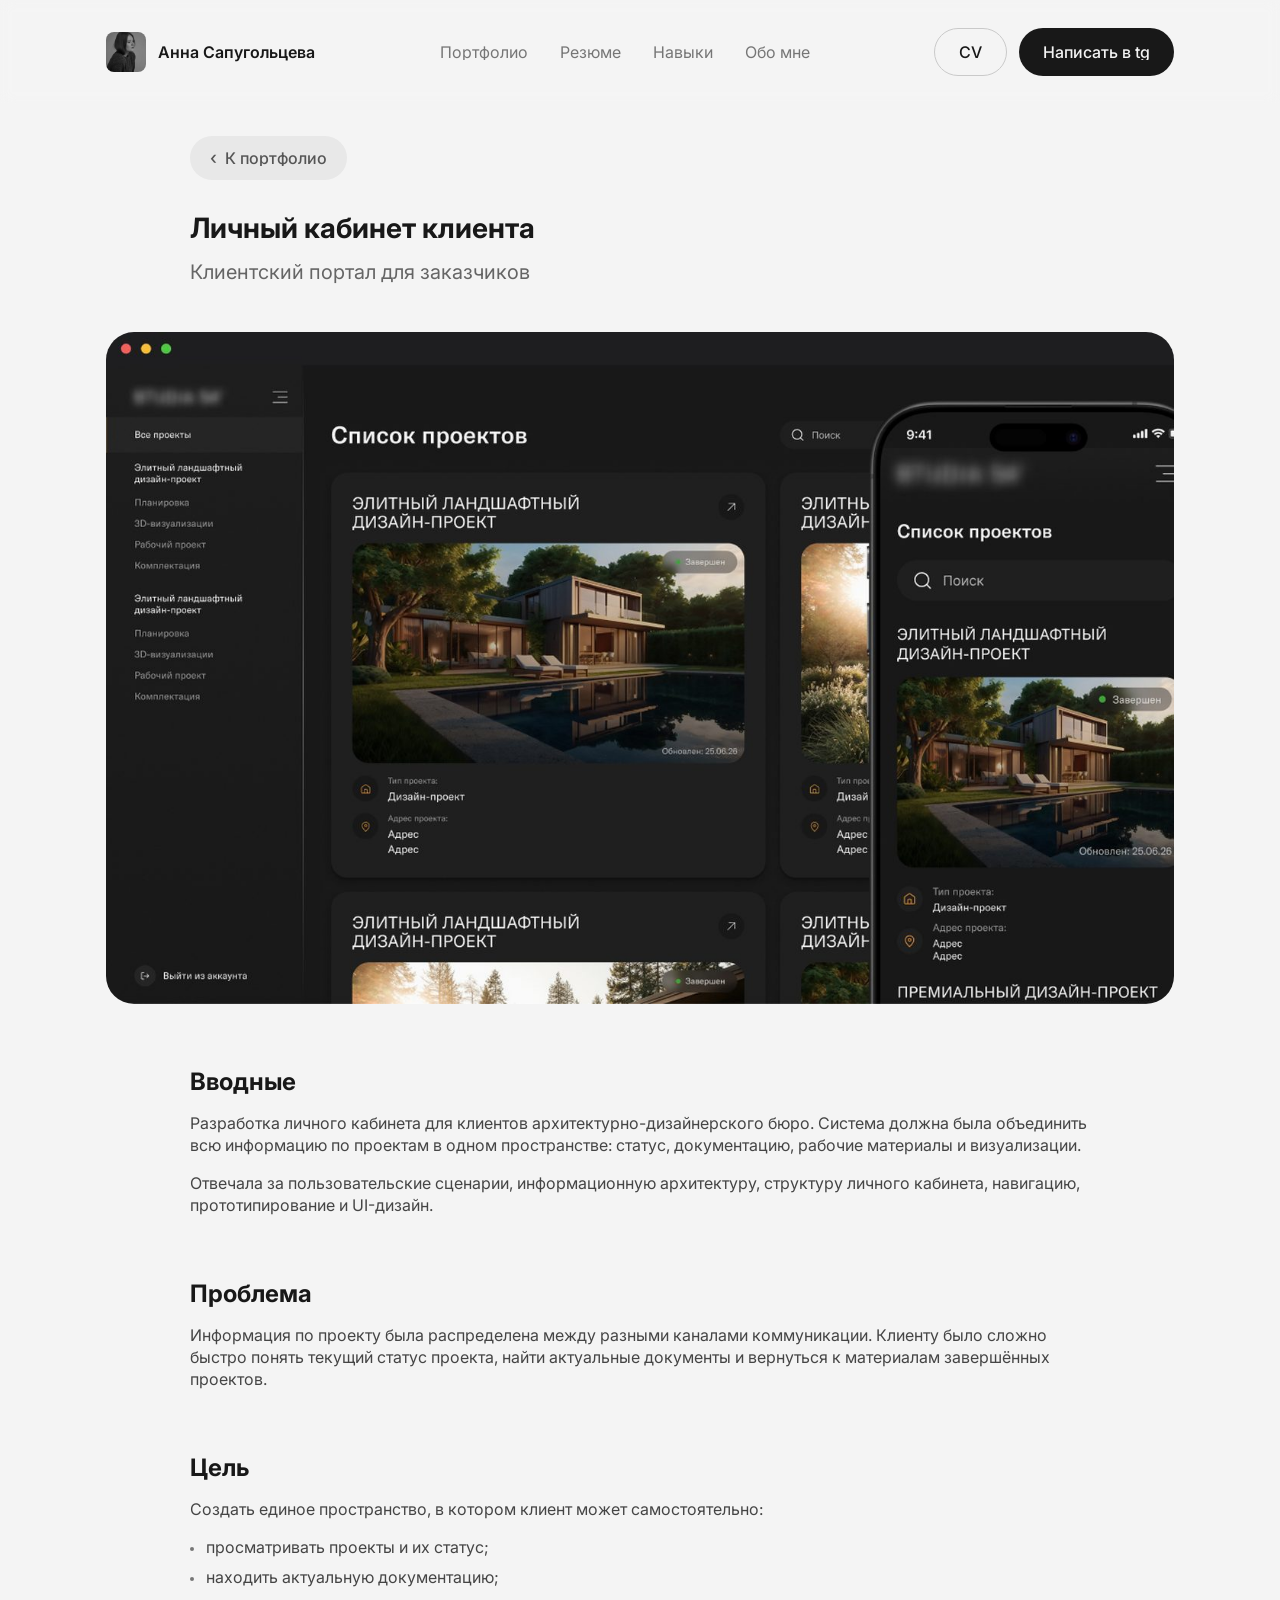
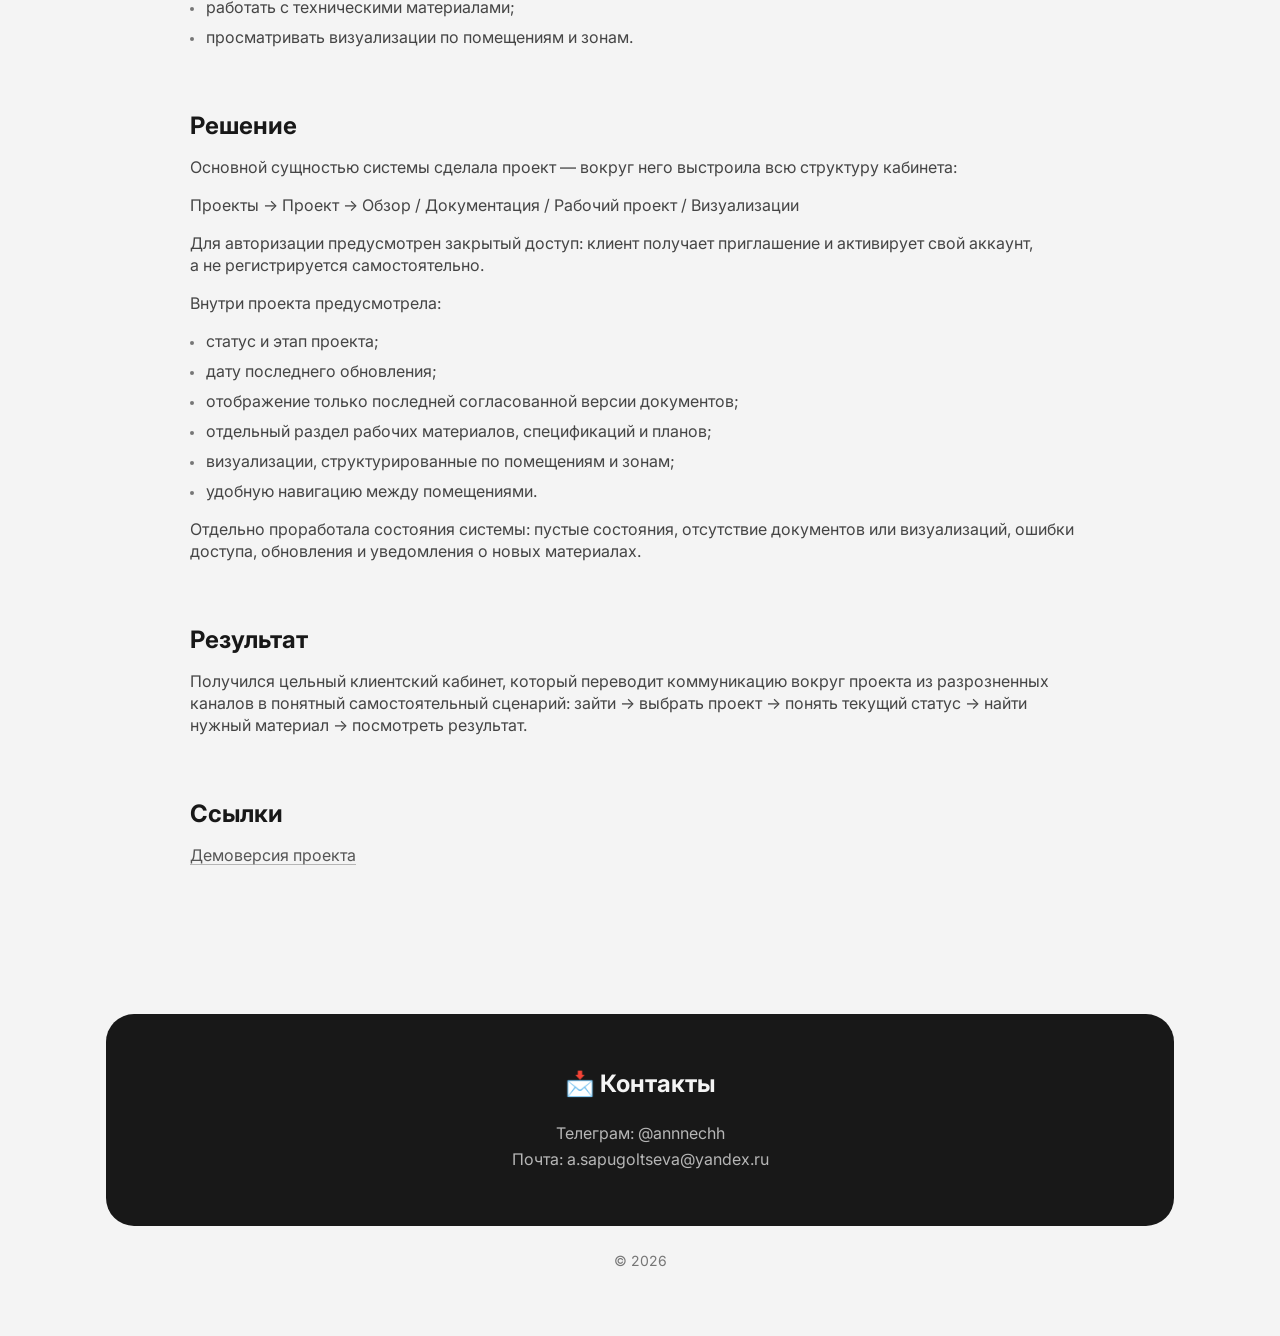
==== projects/cabinet.html @ 6ac9919d "Add files via upload" ====
<!DOCTYPE html>
<html lang="ru">
<head>
<meta charset="UTF-8">
<meta name="viewport" content="width=device-width, initial-scale=1.0">
<title>Личный кабинет клиента — Анна Сапугольцева</title>
<link rel="preconnect" href="https://fonts.googleapis.com">
<link rel="preconnect" href="https://fonts.gstatic.com" crossorigin>
<link href="https://fonts.googleapis.com/css2?family=Inter:wght@400;500;600;700&display=swap" rel="stylesheet">
<link rel="stylesheet" href="../css/tokens.css">
<link rel="stylesheet" href="../css/base.css">
<link rel="stylesheet" href="../css/components.css">
<link rel="stylesheet" href="../css/project.css">
</head>
<body>

<header class="header">
  <div class="container header__inner">
    <a href="../index.html" class="header__brand">
      <img class="header__avatar" src="../assets/images/portrait.jpg" alt="Анна Сапугольцева">
      <span class="header__name">Анна Сапугольцева</span>
    </a>

    <nav class="header__nav">
      <a href="../index.html#portfolio" class="nav-link">Портфолио</a>
      <a href="../index.html#experience" class="nav-link">Резюме</a>
      <a href="../index.html#skills" class="nav-link">Навыки</a>
      <a href="../index.html#about" class="nav-link">Обо мне</a>
    </nav>

    <div class="header__actions">
      <a href="../assets/files/Sapugoltseva-CV.pdf" target="_blank" rel="noopener" class="btn btn--outline">CV</a>
      <a href="https://t.me/annnechh" class="btn btn--primary">Написать в tg</a>
    </div>

    <button class="header__burger" data-burger-open aria-label="Открыть меню">
      <svg viewBox="0 0 24 24" fill="none" stroke="currentColor" stroke-width="2" stroke-linecap="round"><line x1="3" y1="6" x2="21" y2="6"/><line x1="3" y1="12" x2="21" y2="12"/><line x1="3" y1="18" x2="21" y2="18"/></svg>
    </button>
  </div>
</header>

<div class="mobile-menu" data-mobile-menu>
  <div class="mobile-menu__top">
    <button class="mobile-menu__close" data-burger-close aria-label="Закрыть меню">
      <svg viewBox="0 0 24 24" fill="none" stroke="currentColor" stroke-width="2" stroke-linecap="round"><line x1="5" y1="5" x2="19" y2="19"/><line x1="19" y1="5" x2="5" y2="19"/></svg>
    </button>
  </div>
  <nav class="mobile-menu__nav">
    <a href="../index.html#portfolio" class="nav-link">Портфолио</a>
    <a href="../index.html#experience" class="nav-link">Резюме</a>
    <a href="../index.html#skills" class="nav-link">Навыки</a>
    <a href="../index.html#about" class="nav-link">Обо мне</a>
  </nav>
  <div class="mobile-menu__actions">
    <a href="https://t.me/annnechh" class="btn btn--primary">Написать в tg</a>
    <a href="../assets/files/Sapugoltseva-CV.pdf" target="_blank" rel="noopener" class="btn btn--outline">CV</a>
  </div>
</div>

<main>
  <section class="section project-hero container">
    <div class="content-narrow">
      <a href="../index.html#portfolio" class="btn btn--back"><span class="btn__icon">&lsaquo;</span> К портфолио</a>

      <h1 class="project-hero__title">Личный кабинет клиента</h1>
      <p class="project-hero__desc">Клиентский портал для заказчиков</p>

    </div>

    <div class="project-hero__media">
      <img src="../assets/images/proj-cabinet-hero.jpg" alt="Превью проекта Личный кабинет клиента">
    </div>
  </section>

  <section class="project-content container">
    <div class="project-body content-narrow">
      <div class="project-block">
        <h2 class="project-block__title">Вводные</h2>
        <div class="project-block__text">
          <p>Разработка личного кабинета для клиентов архитектурно-дизайнерского бюро. Система должна была объединить всю информацию по проектам в одном пространстве: статус, документацию, рабочие материалы и визуализации.</p>
          <p>Отвечала за пользовательские сценарии, информационную архитектуру, структуру личного кабинета, навигацию, прототипирование и UI-дизайн.</p>
        </div>
      </div>
      <div class="project-block">
        <h2 class="project-block__title">Проблема</h2>
        <div class="project-block__text">
          <p>Информация по проекту была распределена между разными каналами коммуникации. Клиенту было сложно быстро понять текущий статус проекта, найти актуальные документы и вернуться к материалам завершённых проектов.</p>
        </div>
      </div>
      <div class="project-block">
        <h2 class="project-block__title">Цель</h2>
        <div class="project-block__text">
          <p>Создать единое пространство, в котором клиент может самостоятельно:</p>
          <ul class="project-block__list">
            <li>просматривать проекты и их статус;</li>
            <li>находить актуальную документацию;</li>
            <li>работать с техническими материалами;</li>
            <li>просматривать визуализации по помещениям и зонам.</li>
          </ul>
        </div>
      </div>
      <div class="project-block">
        <h2 class="project-block__title">Решение</h2>
        <div class="project-block__text">
          <p>Основной сущностью системы сделала проект — вокруг него выстроила всю структуру кабинета:</p>
          <p>Проекты → Проект → Обзор / Документация / Рабочий проект / Визуализации</p>
          <p>Для авторизации предусмотрен закрытый доступ: клиент получает приглашение и активирует свой аккаунт, а не регистрируется самостоятельно.</p>
          <p>Внутри проекта предусмотрела:</p>
          <ul class="project-block__list">
            <li>статус и этап проекта;</li>
            <li>дату последнего обновления;</li>
            <li>отображение только последней согласованной версии документов;</li>
            <li>отдельный раздел рабочих материалов, спецификаций и планов;</li>
            <li>визуализации, структурированные по помещениям и зонам;</li>
            <li>удобную навигацию между помещениями.</li>
          </ul>
          <p>Отдельно проработала состояния системы: пустые состояния, отсутствие документов или визуализаций, ошибки доступа, обновления и уведомления о новых материалах.</p>
        </div>
      </div>
      <div class="project-block">
        <h2 class="project-block__title">Результат</h2>
        <div class="project-block__text">
          <p>Получился цельный клиентский кабинет, который переводит коммуникацию вокруг проекта из разрозненных каналов в понятный самостоятельный сценарий: зайти → выбрать проект → понять текущий статус → найти нужный материал → посмотреть результат.</p>
        </div>
      </div>
      <div class="project-block">
        <h2 class="project-block__title">Ссылки</h2>
        <div class="project-links">
          <a href="#">Демоверсия проекта</a>
        </div>
      </div>

    </div>
  </section>
</main>

<footer class="site-footer container">
  <div class="footer-card">
    <h2 class="footer-card__title">📩 Контакты</h2>
    <p class="footer-card__row">Телеграм: @annnechh</p>
    <p class="footer-card__row">Почта: a.sapugoltseva@yandex.ru</p>
  </div>
  <p class="site-footer__copy">© 2026</p>
</footer>

<button class="scroll-top" data-scroll-top aria-label="Наверх">
  <svg viewBox="0 0 24 24" fill="none" stroke="white" stroke-width="2" stroke-linecap="round" stroke-linejoin="round"><polyline points="6 15 12 9 18 15"/></svg>
</button>

<script src="../js/main.js"></script>
</body>
</html>
---- css/tokens.css ----
/* ==========================================================================
   DESIGN TOKENS
   Источник: дизайн-система (Colors, Spacing scale, Typography 1440/375)
   ========================================================================== */

:root {
  /* ---- Grayscale ---- */
  --gray-1: #F4F4F4;
  --gray-2: #E8E8E8;
  --gray-3: #DCDCDC;
  --gray-4: #C9C9C9;
  --gray-5: #B6B6B6;
  --gray-6: #A6A6A6;
  --gray-7: #969696;
  --gray-8: #868686;
  --gray-9: #767676;
  --gray-10: #656565;
  --gray-11: #555555;
  --gray-12: #454545;
  --gray-13: #353535;
  --gray-14: #252525;
  --gray-15: #1F1F1F;
  --gray-16: #181818;

  /* ---- Primary (accent) scale ---- */
  --primary-1: #FCF5EE;
  --primary-2: #F7E7D3;
  --primary-3: #F3D8B9;
  --primary-4: #EECA9E;
  --primary-5: #EABB84;
  --primary-6: #E5AC69;
  --primary-7: #E19E4F;
  --primary-8: #DC8F34; /* фирменный цвет */
  --primary-9: #CD8023;
  --primary-10: #B36F1F;

  --color-error: #892929;

  /* ---- Semantic aliases ---- */
  --color-bg: var(--gray-1);
  --color-surface: var(--gray-2);
  --color-surface-strong: var(--gray-16);
  --color-text: var(--gray-16);
  --color-text-muted: var(--gray-9);
  --color-text-subtle: var(--gray-10);
  --color-border: var(--gray-3);
  --color-on-dark: var(--gray-1);

  /* ---- Spacing scale ---- */
  --space-0: 0px;
  --space-1: 1px;
  --space-2: 2px;
  --space-4: 4px;
  --space-6: 6px;
  --space-8: 8px;
  --space-12: 12px;
  --space-16: 16px;
  --space-20: 20px;
  --space-24: 24px;
  --space-28: 28px;
  --space-32: 32px;
  --space-36: 36px;
  --space-40: 40px;
  --space-44: 44px;
  --space-48: 48px;
  --space-52: 52px;
  --space-56: 56px;
  --space-60: 60px;
  --space-64: 64px;
  --space-80: 80px;
  --space-96: 96px;
  --space-128: 128px;

  /* ---- Radii (уточнено с клиентом) ---- */
  --radius-avatar: 8px;      /* фото в хедере, оба разрешения */
  --radius-card: 28px;       /* карточки/фото — desktop */
  --radius-pill: 999px;      /* кнопки-пилюли, теги */
  /* Радиус картинки ВНУТРИ карточки портфолио: 8px на 1440,
     дальше пропорционально масштабируется вместе с экраном (не ступенчато) */
  --radius-card-image: clamp(4px, 0.556vw, 8px);

  /* ---- Card padding (уточнено с клиентом) ---- */
  --card-padding: 36px;      /* desktop */

  /* ---- Grid / container ---- */
  --container-max: 1440px;
  --content-max: 1200px;     /* 1440 - 120*2, узкая колонка контента */
  --content-narrow: 900px;   /* уже: опыт работы, текстовые блоки проекта */
  --container-pad: clamp(20px, 8.3vw, 120px);
  --grid-gutter: 24px;

  /* ---- Section rhythm ----
     Расстояние МЕЖДУ блоками (не паддинг внутри блока):
     375px → 80px, 1440px → 160px, линейная интерполяция между ними,
     дальше растёт вместе с экраном, но не больше 180px. */
  --section-gap: clamp(80px, calc(51.8px + 7.51vw), 180px);

  /* ---- Typography: font families ---- */
  /* В дизайн-системе типографика задана только размерами/лидингом,
     без указания гарнитуры. Визуально ближе всего гротеск типа Inter —
     принято как рабочее решение, при необходимости легко заменить. */
  --font-family: 'Inter', -apple-system, BlinkMacSystemFont, 'Segoe UI', sans-serif;

  /* ---- Typography scale: 1440 ---- */
  --fs-hero: 36px;   --lh-hero: 42px;
  --fs-h2: 28px;     --lh-h2: 32px;
  --fs-h3: 24px;     --lh-h3: 28px;
  --fs-body-l: 20px; --lh-body-l: 24px;
  --fs-body-m: 16px; --lh-body-m: 22px;
  --fs-body-s: 14px; --lh-body-s: 20px;
  --fs-button: 16px; --lh-button: 20px;
  --fs-caption-s: 14px; --lh-caption-s: 16px;
  --fs-nav: 16px;    --lh-nav: 22px;

  /* ---- Motion ---- */
  --ease-swap: cubic-bezier(0.65, 0, 0.35, 1);
  --dur-swap: 400ms;
  --header-h: 96px; /* фолбэк, уточняется в JS по реальной высоте */
}

/* ---- Typography scale: 375 (mobile) ---- */
@media (max-width: 767px) {
  :root {
    --fs-hero: 26px;   --lh-hero: 30px;
    --fs-h2: 24px;     --lh-h2: 28px;
    --fs-h3: 20px;     --lh-h3: 24px;
    --fs-body-l: 16px; --lh-body-l: 22px;
    --fs-body-m: 14px; --lh-body-m: 20px;
    --fs-body-s: 12px; --lh-body-s: 16px;
    --fs-button: 14px; --lh-button: 18px;
    --fs-caption-s: 12px; --lh-caption-s: 16px;
    --fs-nav: 14px;    --lh-nav: 20px;

    --radius-card: 16px;   /* уточнено с клиентом */
    --card-padding: 18px;  /* уточнено с клиентом */
  }
}
---- css/base.css ----
/* ==========================================================================
   BASE / RESET
   ========================================================================== */

*, *::before, *::after {
  box-sizing: border-box;
}

html {
  -webkit-text-size-adjust: 100%;
  overflow-x: hidden;
  scroll-behavior: smooth;
}

@media (prefers-reduced-motion: reduce) {
  html {
    scroll-behavior: auto;
  }
}

body {
  margin: 0;
  overflow-x: hidden;
  padding-top: var(--header-h); /* компенсация фиксированного header */
  background: var(--color-bg);
  color: var(--color-text);
  font-family: var(--font-family);
  font-size: var(--fs-body-m);
  line-height: var(--lh-body-m);
  -webkit-font-smoothing: antialiased;
  text-rendering: optimizeLegibility;
}

main section[id] {
  scroll-margin-top: var(--header-h);
}

img {
  display: block;
  max-width: 100%;
  height: auto;
}

a {
  color: inherit;
  text-decoration: none;
}

button {
  font: inherit;
  color: inherit;
  background: none;
  border: none;
  cursor: pointer;
}

ul {
  margin: 0;
  padding: 0;
  list-style: none;
}

h1, h2, h3, p {
  margin: 0;
}

/* Visible keyboard focus (accessibility floor) */
a:focus-visible,
button:focus-visible {
  outline: 2px solid var(--primary-8);
  outline-offset: 2px;
  border-radius: 4px;
}

@media (prefers-reduced-motion: reduce) {
  * {
    animation-duration: 0.001ms !important;
    animation-iteration-count: 1 !important;
    transition-duration: 0.001ms !important;
  }
}

/* ---- Layout helpers ---- */
.container {
  width: 100%;
  max-width: var(--container-max);
  margin-inline: auto;
  padding-inline: var(--container-pad);
}

/* Секции не несут собственных вертикальных паддингов — блок ровно
   такой высоты, как его контент. Расстояние между блоками задаётся
   отдельной переменной --section-gap (см. tokens.css) через margin-top. */
.section {
  margin-top: var(--section-gap);
}

.section--hero {
  margin-top: 0;
  padding-top: var(--space-64);
}

.section-label {
  color: var(--color-text-muted);
  font-size: var(--fs-body-l);
  line-height: var(--lh-body-l);
  text-align: center;
  margin-bottom: var(--space-48);
}

.visually-hidden {
  position: absolute;
  width: 1px;
  height: 1px;
  overflow: hidden;
  clip: rect(0 0 0 0);
  white-space: nowrap;
}

/* Узкая контентная колонка (900) — центрирована внутри общего container (1200) */
.content-narrow {
  width: 100%;
  max-width: var(--content-narrow);
  margin-inline: auto;
}
---- css/components.css ----
/* ==========================================================================
   COMPONENTS
   ========================================================================== */

/* ---------- Buttons ---------- */
.btn {
  display: inline-flex;
  align-items: center;
  justify-content: center;
  gap: var(--space-8);
  height: 48px;
  padding-inline: var(--space-24);
  border-radius: var(--radius-pill);
  font-size: var(--fs-button);
  line-height: var(--lh-button);
  font-weight: 500;
  white-space: nowrap;
  transition: background-color .15s ease, color .15s ease, border-color .15s ease;
}

.btn--primary {
  background: var(--gray-16);
  color: var(--gray-1);
}

.btn--outline {
  background: transparent;
  color: var(--gray-16);
  border: 1px solid var(--gray-4);
}

.btn--back {
  background: var(--gray-2);
  color: var(--gray-11);
  padding-inline: var(--space-20);
  height: 44px;
}
.btn--back .btn__icon {
  font-size: 1.1em;
  line-height: 1;
}

@media (hover: hover) and (pointer: fine) {
  .btn--primary:hover { background: var(--gray-11); }
  .btn--outline:hover { background: var(--gray-2); }
  .btn--back:hover { background: var(--gray-6); color: var(--gray-16); }
}

@media (max-width: 767px) {
  .btn {
    height: 44px;
    padding-inline: var(--space-20);
  }
}

/* ---------- Nav link ---------- */
.nav-link {
  display: inline-flex;
  align-items: center;
  font-size: var(--fs-nav);
  line-height: var(--lh-nav);
  color: var(--gray-9);
  font-weight: 400;
  transition: color .15s ease;
}
.nav-link.is-active {
  color: var(--gray-16);
  font-weight: 600;
}
@media (hover: hover) and (pointer: fine) {
  .nav-link:hover {
    color: var(--gray-16);
    font-weight: 600;
  }
}

/* ---------- Text swap (вертикальная смена текста при hover) ----------
   Единая механика для .btn и .nav-link. Разметку создаёт JS (main.js) —
   оборачивает текстовый узел в трек с двумя одинаковыми строками. */
.text-swap {
  display: inline-block;
  overflow: hidden;
  height: 1em;
  line-height: 1;
  vertical-align: top;
}
.text-swap__track {
  display: flex;
  flex-direction: column;
  transition: transform var(--dur-swap) var(--ease-swap);
}
.text-swap__line {
  display: block;
  height: 1em;
  line-height: 1;
  white-space: nowrap;
}
@media (hover: hover) and (pointer: fine) {
  .btn:hover .text-swap__track,
  .nav-link:hover .text-swap__track {
    transform: translateY(-1em);
  }
}

/* ---------- Badge / pill tag ---------- */
.badge {
  display: inline-flex;
  align-items: center;
  padding: var(--space-8) var(--space-16);
  border-radius: var(--radius-pill);
  background: var(--gray-2);
  color: var(--gray-11);
  font-size: var(--fs-caption-s);
  line-height: var(--lh-caption-s);
}

/* Внутри карточек портфолио фон карточки уже gray-2 —
   бейджи должны быть светлее, чтобы выделяться (как в макете) */
.project-card__tags .badge {
  background: var(--gray-1);
}

/* ---------- Header ---------- */
.header {
  position: fixed;
  top: 0;
  left: 0;
  right: 0;
  z-index: 80;
  background: rgba(244, 244, 244, 0.10);
  backdrop-filter: blur(7px);
  -webkit-backdrop-filter: blur(7px);
  padding-block: var(--space-28);
  transform: translateY(0);
  transition: transform 380ms var(--ease-swap);
}
.header.is-hidden {
  transform: translateY(-100%);
}

.header__inner {
  display: flex;
  align-items: center;
  justify-content: space-between;
  gap: var(--space-24);
}

.header__brand {
  display: flex;
  align-items: center;
  gap: var(--space-12);
}

.header__avatar {
  width: 40px;
  height: 40px;
  border-radius: var(--radius-avatar);
  object-fit: cover;
  flex-shrink: 0;
}

.header__name {
  font-size: var(--fs-body-m);
  font-weight: 600;
  color: var(--gray-16);
}

.header__nav {
  display: flex;
  align-items: center;
  gap: var(--space-32);
}

.header__actions {
  display: flex;
  align-items: center;
  gap: var(--space-12);
}

.header__burger {
  display: none;
  width: 40px;
  height: 40px;
  align-items: center;
  justify-content: center;
  flex-shrink: 0;
}
.header__burger svg { width: 22px; height: 22px; }

@media (max-width: 1179px) {
  .header__nav,
  .header__actions {
    display: none;
  }
  .header__burger {
    display: inline-flex;
  }
}

/* ---------- Mobile menu overlay ---------- */
.mobile-menu {
  position: fixed;
  inset: 0;
  z-index: 100;
  background: var(--gray-1);
  padding: var(--space-24) var(--container-pad);
  display: flex;
  flex-direction: column;
  transform: translateX(100%);
  transition: transform .25s ease;
}
.mobile-menu.is-open {
  transform: translateX(0);
}
.mobile-menu__top {
  display: flex;
  justify-content: flex-end;
}
.mobile-menu__close {
  width: 40px;
  height: 40px;
  display: inline-flex;
  align-items: center;
  justify-content: center;
}
.mobile-menu__close svg { width: 22px; height: 22px; }

.mobile-menu__nav {
  display: flex;
  flex-direction: column;
  gap: var(--space-24);
  margin-top: var(--space-40);
}
.mobile-menu__nav .nav-link {
  font-size: var(--fs-body-l);
}

.mobile-menu__actions {
  margin-top: auto;
  display: flex;
  flex-direction: column;
  gap: var(--space-12);
  padding-bottom: var(--space-24);
}
.mobile-menu__actions .btn {
  width: 100%;
}

/* ---------- Surface card (generic rounded gray block) ---------- */
.surface-card {
  background: var(--gray-2);
  border-radius: var(--radius-card);
  padding: var(--card-padding);
}

/* ---------- Media (rounded image) ---------- */
.media {
  border-radius: var(--radius-card);
  overflow: hidden;
}
.media img {
  width: 100%;
  height: 100%;
  object-fit: cover;
}

/* ---------- Footer ---------- */
.site-footer {
  margin-top: var(--section-gap);
  padding-bottom: var(--space-64);
}

.footer-card {
  background: var(--gray-16);
  color: var(--gray-1);
  border-radius: var(--radius-card);
  padding: var(--space-56) var(--card-padding);
  text-align: center;
}
.footer-card__title {
  font-size: var(--fs-h3);
  line-height: var(--lh-h3);
  font-weight: 700;
  margin-bottom: var(--space-24);
}
.footer-card__row {
  font-size: var(--fs-body-m);
  line-height: var(--lh-body-m);
  color: var(--gray-5);
}
.footer-card__row + .footer-card__row {
  margin-top: var(--space-4);
}

.site-footer__copy {
  text-align: center;
  color: var(--gray-9);
  font-size: var(--fs-body-s);
  margin-top: var(--space-24);
}

/* ---------- Scroll-to-top (только десктоп) ---------- */
.scroll-top {
  position: fixed;
  right: 32px;
  bottom: 40px;
  width: 44px;
  height: 44px;
  border-radius: 50%;
  display: flex;
  align-items: center;
  justify-content: center;
  background: var(--gray-16);
  opacity: 0;
  visibility: hidden;
  transform: translateY(8px);
  transition: opacity .2s ease, transform .2s ease, visibility .2s;
  z-index: 50;
}
.scroll-top.is-visible {
  opacity: 1;
  visibility: visible;
  transform: translateY(0);
}
@media (hover: hover) and (pointer: fine) {
  .scroll-top:hover {
    background: var(--gray-13);
  }
}
.scroll-top svg {
  width: 16px;
  height: 16px;
}

@media (max-width: 1179px) {
  .scroll-top {
    display: none;
  }
}
---- css/project.css ----
/* ==========================================================================
   PROJECT DETAIL PAGE
   ========================================================================== */

.project-hero {
  margin-top: 0;
  padding-top: var(--space-32);
  padding-bottom: 0;
}

.project-hero__title {
  margin-top: var(--space-32);
  font-size: var(--fs-h2);
  line-height: var(--lh-h2);
  font-weight: 700;
  color: var(--gray-16);
}

.project-hero__desc {
  margin-top: var(--space-16);
  font-size: var(--fs-body-l);
  line-height: var(--lh-body-l);
  color: var(--gray-10);
}

.project-hero__cta {
  margin-top: var(--space-32);
}

.project-hero__media {
  margin-top: var(--space-48);
  border-radius: var(--radius-card);
  overflow: hidden;
  aspect-ratio: 1548 / 975;
}
.project-hero__media img {
  width: 100%;
  height: 100%;
  object-fit: cover;
}

/* Второй блок страницы (текстовые секции) — раньше использовал общий
   .section с крупным section-gap; теперь отступ от блока с картинкой
   до текстовых блоков равен тому же расстоянию, что и между
   текстовыми блоками между собой (space-64). */
.project-content {
  margin-top: var(--space-64);
}

.project-body {
  display: flex;
  flex-direction: column;
  gap: var(--space-64);
}

.project-block__title {
  font-size: var(--fs-h3);
  line-height: var(--lh-h3);
  font-weight: 700;
  color: var(--gray-16);
}

.project-block__text {
  margin-top: var(--space-16);
  font-size: var(--fs-body-m);
  line-height: var(--lh-body-m);
  color: var(--gray-12);
  display: flex;
  flex-direction: column;
  gap: var(--space-16);
}

.project-block__list {
  display: flex;
  flex-direction: column;
  gap: var(--space-8);
  margin: 0;
  padding: 0;
  list-style: none;
}
.project-block__list li {
  position: relative;
  padding-left: var(--space-16);
}
.project-block__list li::before {
  content: "";
  position: absolute;
  left: 0;
  top: 0.65em;
  width: 4px;
  height: 4px;
  border-radius: 50%;
  background: var(--gray-9);
}

.project-links {
  margin-top: var(--space-16);
  display: flex;
  flex-direction: column;
  gap: var(--space-8);
}
.project-links a {
  font-size: var(--fs-body-m);
  color: var(--gray-11);
  text-decoration: underline;
  text-decoration-color: var(--gray-5);
  text-underline-offset: 3px;
  width: fit-content;
}
@media (hover: hover) and (pointer: fine) {
  .project-links a:hover {
    color: var(--gray-16);
  }
}

@media (max-width: 767px) {
  .project-hero__title,
  .project-hero__desc {
    max-width: none;
  }
}
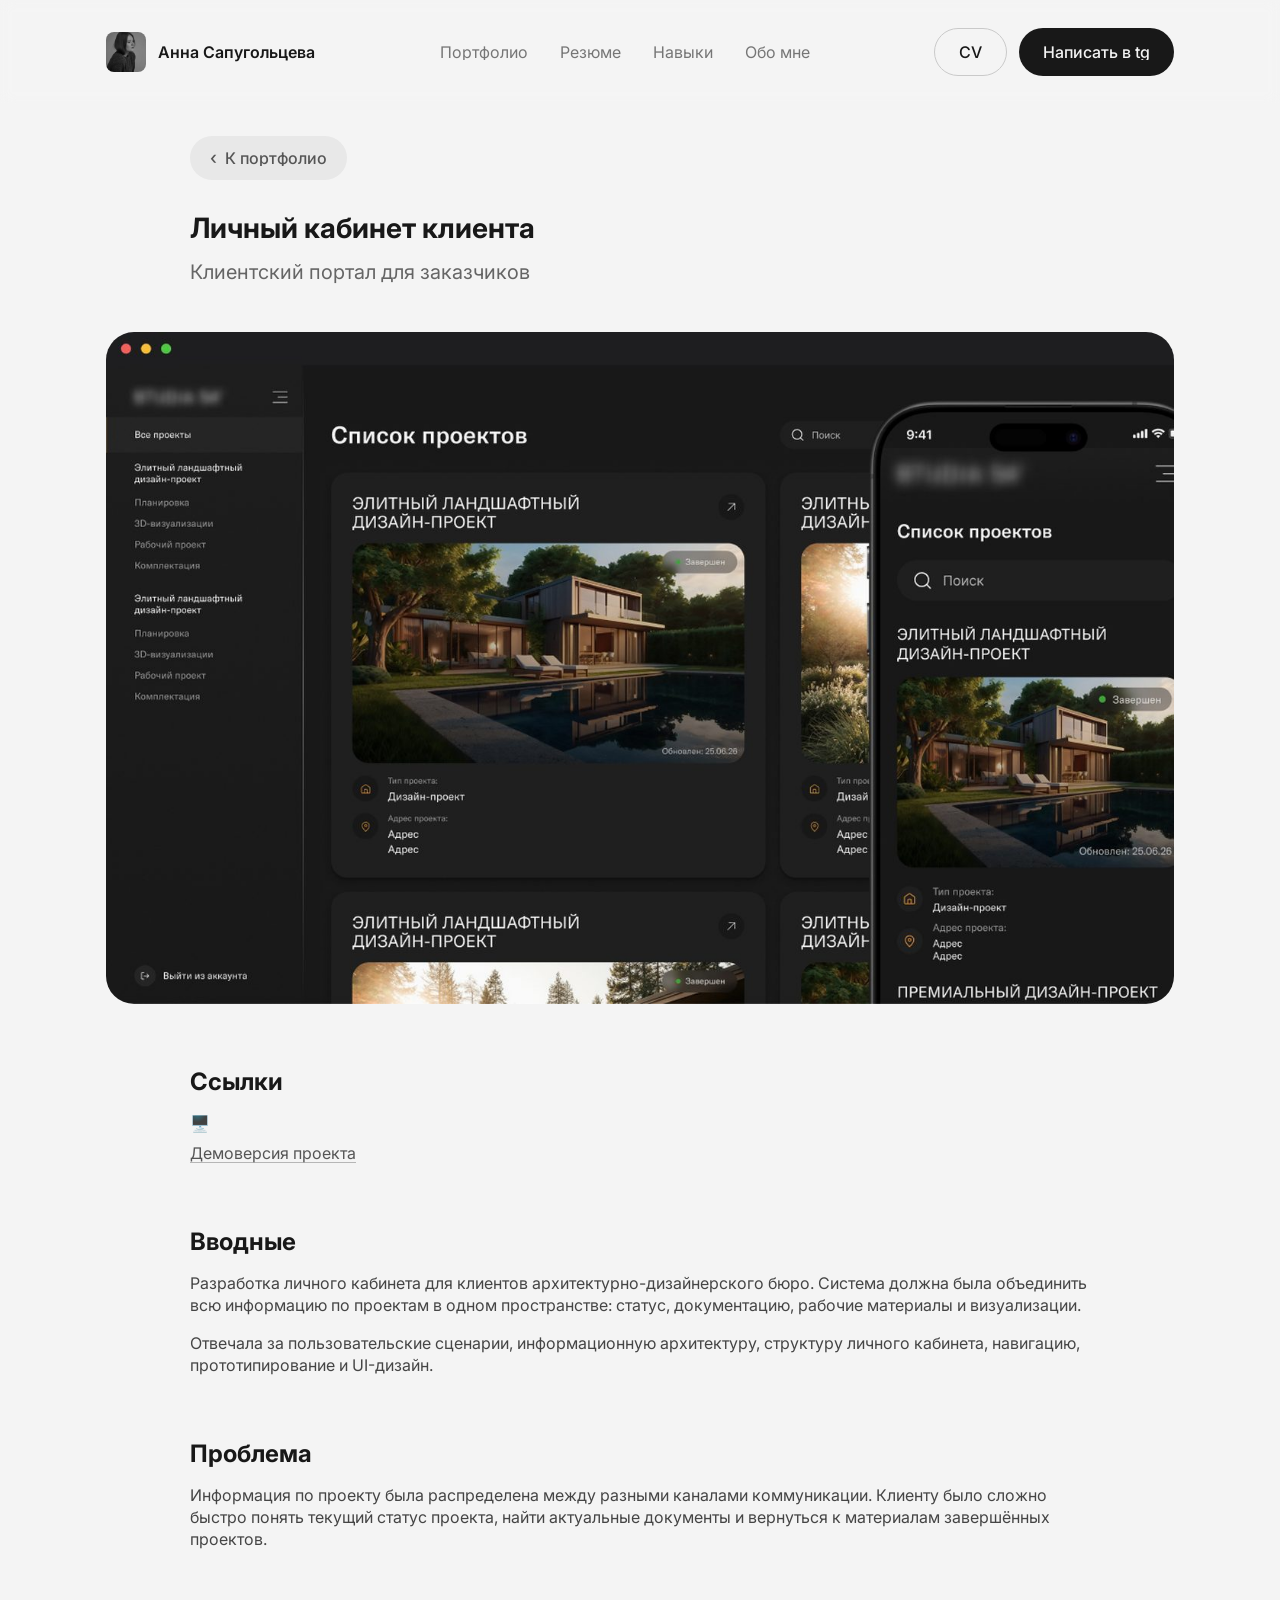
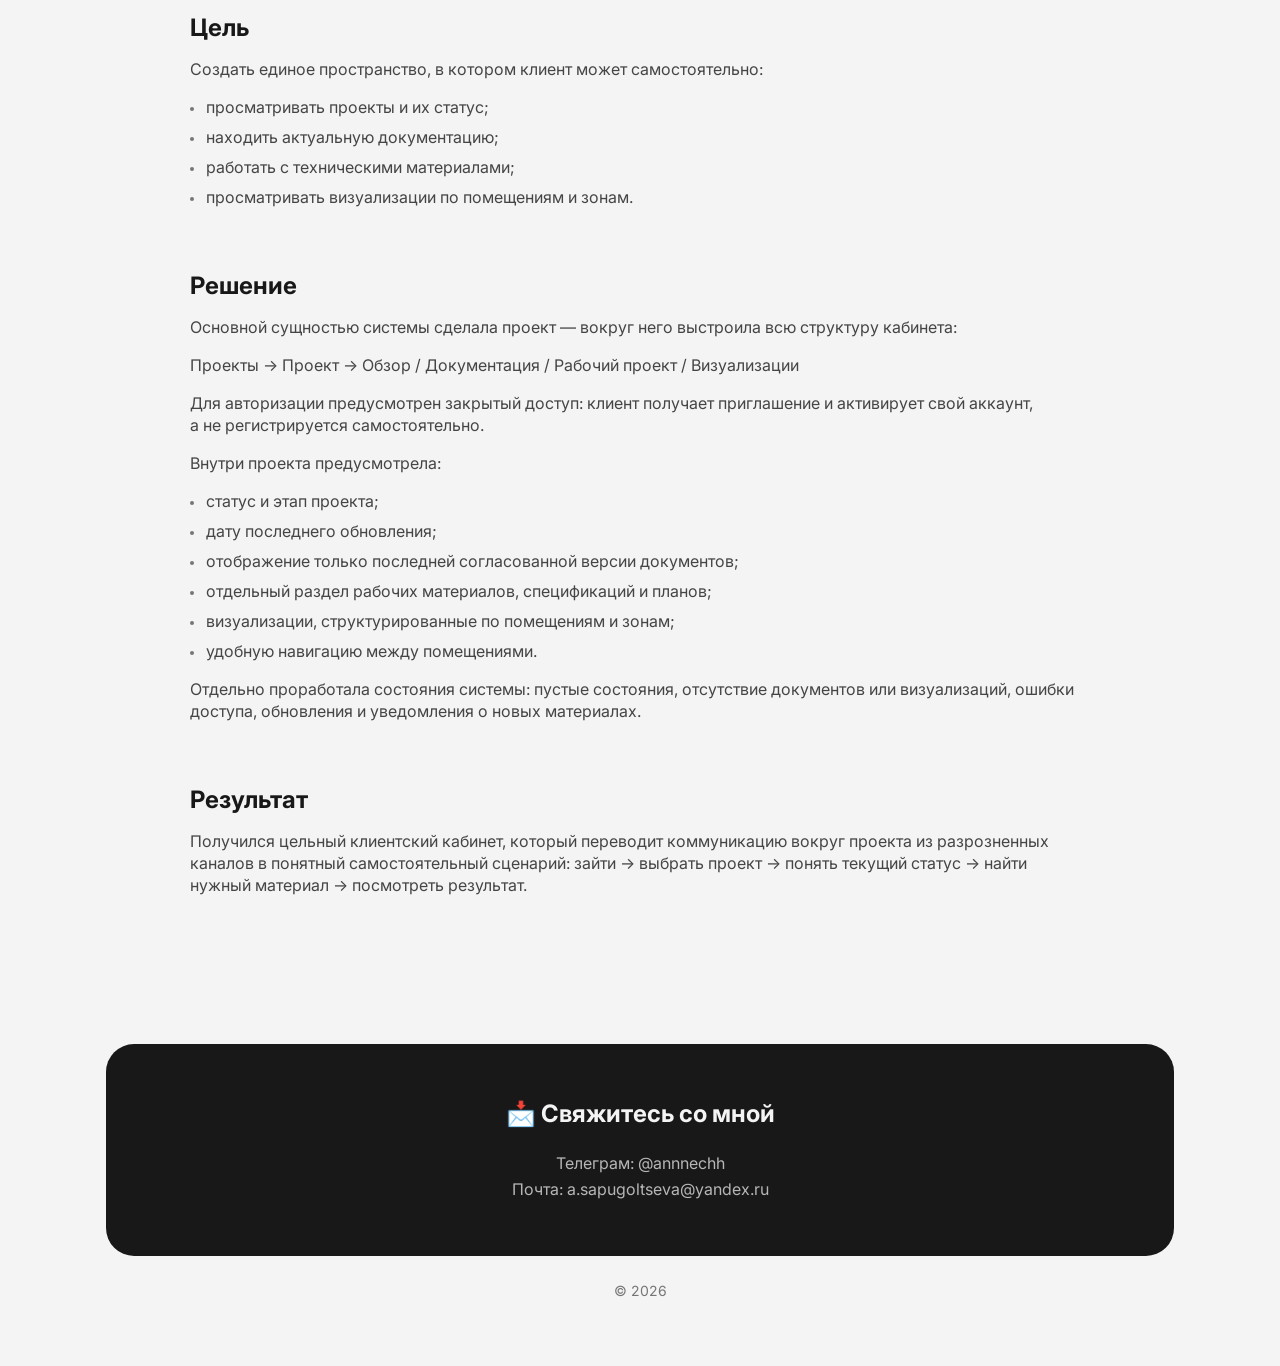
==== commit 592e8155: "работа в лк Updated footer contact information and removed duplicate links section." ====
--- a/projects/cabinet.html
+++ b/projects/cabinet.html
@@ -75,6 +75,12 @@
   <section class="project-content container">
     <div class="project-body content-narrow">
       <div class="project-block">
+        <h2 class="project-block__title">Ссылки</h2>
+        <div class="project-links">
+          🖥️ <a href="https://www.figma.com/design/nWoVKx4mz9l7ccIenGUACo/%D0%9B%D0%B8%D1%87%D0%BD%D1%8B%D0%B9-%D0%BA%D0%B0%D0%B1%D0%B8%D0%BD%D0%B5%D1%82-%D0%BA%D0%BB%D0%B8%D0%B5%D0%BD%D1%82%D0%B0?node-id=13-3912&t=YD3MtF8w8SvqkOoT-1">Демоверсия проекта</a>
+        </div>
+      </div>
+      <div class="project-block">
         <h2 class="project-block__title">Вводные</h2>
         <div class="project-block__text">
           <p>Разработка личного кабинета для клиентов архитектурно-дизайнерского бюро. Система должна была объединить всю информацию по проектам в одном пространстве: статус, документацию, рабочие материалы и визуализации.</p>
@@ -123,12 +129,6 @@
           <p>Получился цельный клиентский кабинет, который переводит коммуникацию вокруг проекта из разрозненных каналов в понятный самостоятельный сценарий: зайти → выбрать проект → понять текущий статус → найти нужный материал → посмотреть результат.</p>
         </div>
       </div>
-      <div class="project-block">
-        <h2 class="project-block__title">Ссылки</h2>
-        <div class="project-links">
-          <a href="#">Демоверсия проекта</a>
-        </div>
-      </div>
 
     </div>
   </section>
@@ -136,9 +136,9 @@
 
 <footer class="site-footer container">
   <div class="footer-card">
-    <h2 class="footer-card__title">📩 Контакты</h2>
-    <p class="footer-card__row">Телеграм: @annnechh</p>
-    <p class="footer-card__row">Почта: a.sapugoltseva@yandex.ru</p>
+    <h2 class="footer-card__title">📩 Свяжитесь со мной</h2>
+    <p class="footer-card__row">Телеграм: <a href="https://t.me/annnechh">@annnechh</a></p>
+    <p class="footer-card__row">Почта: <a href="mailto:a.sapugoltseva@yandex.ru">a.sapugoltseva@yandex.ru</a></p>
   </div>
   <p class="site-footer__copy">© 2026</p>
 </footer>
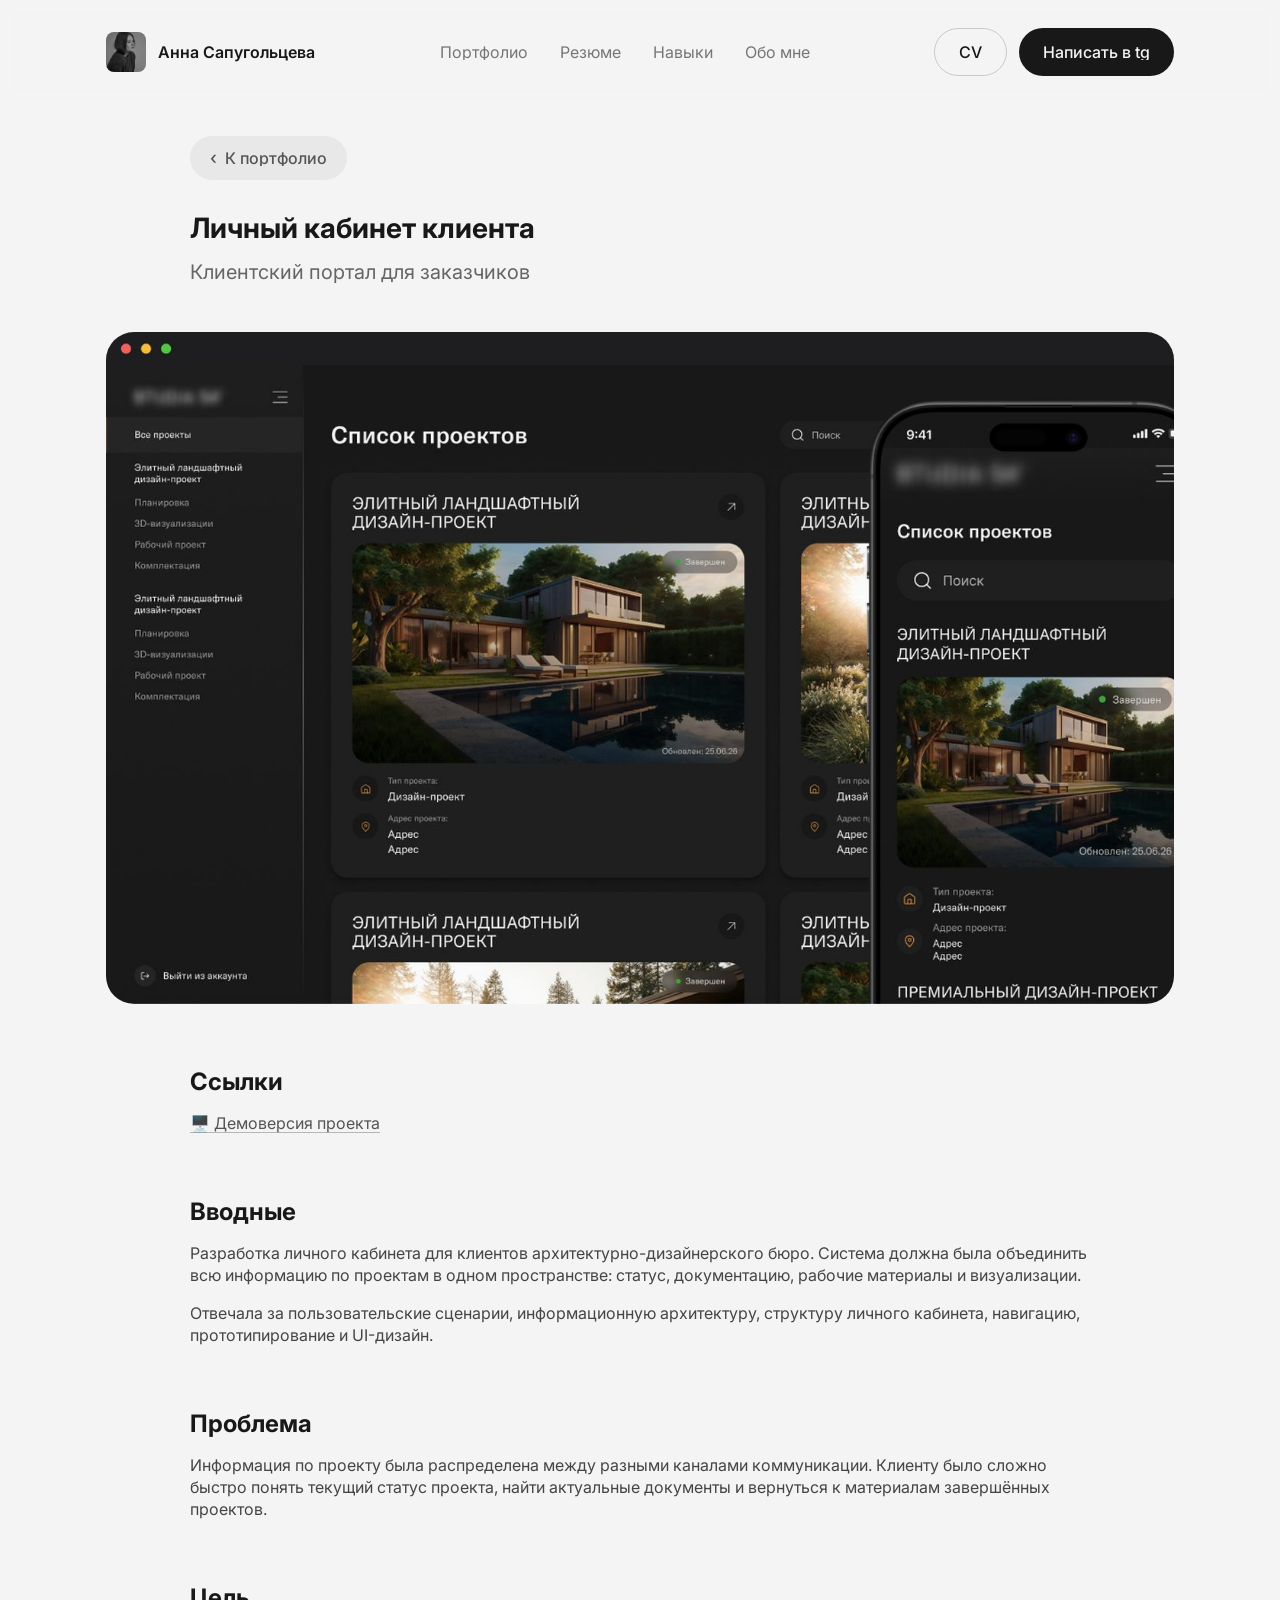
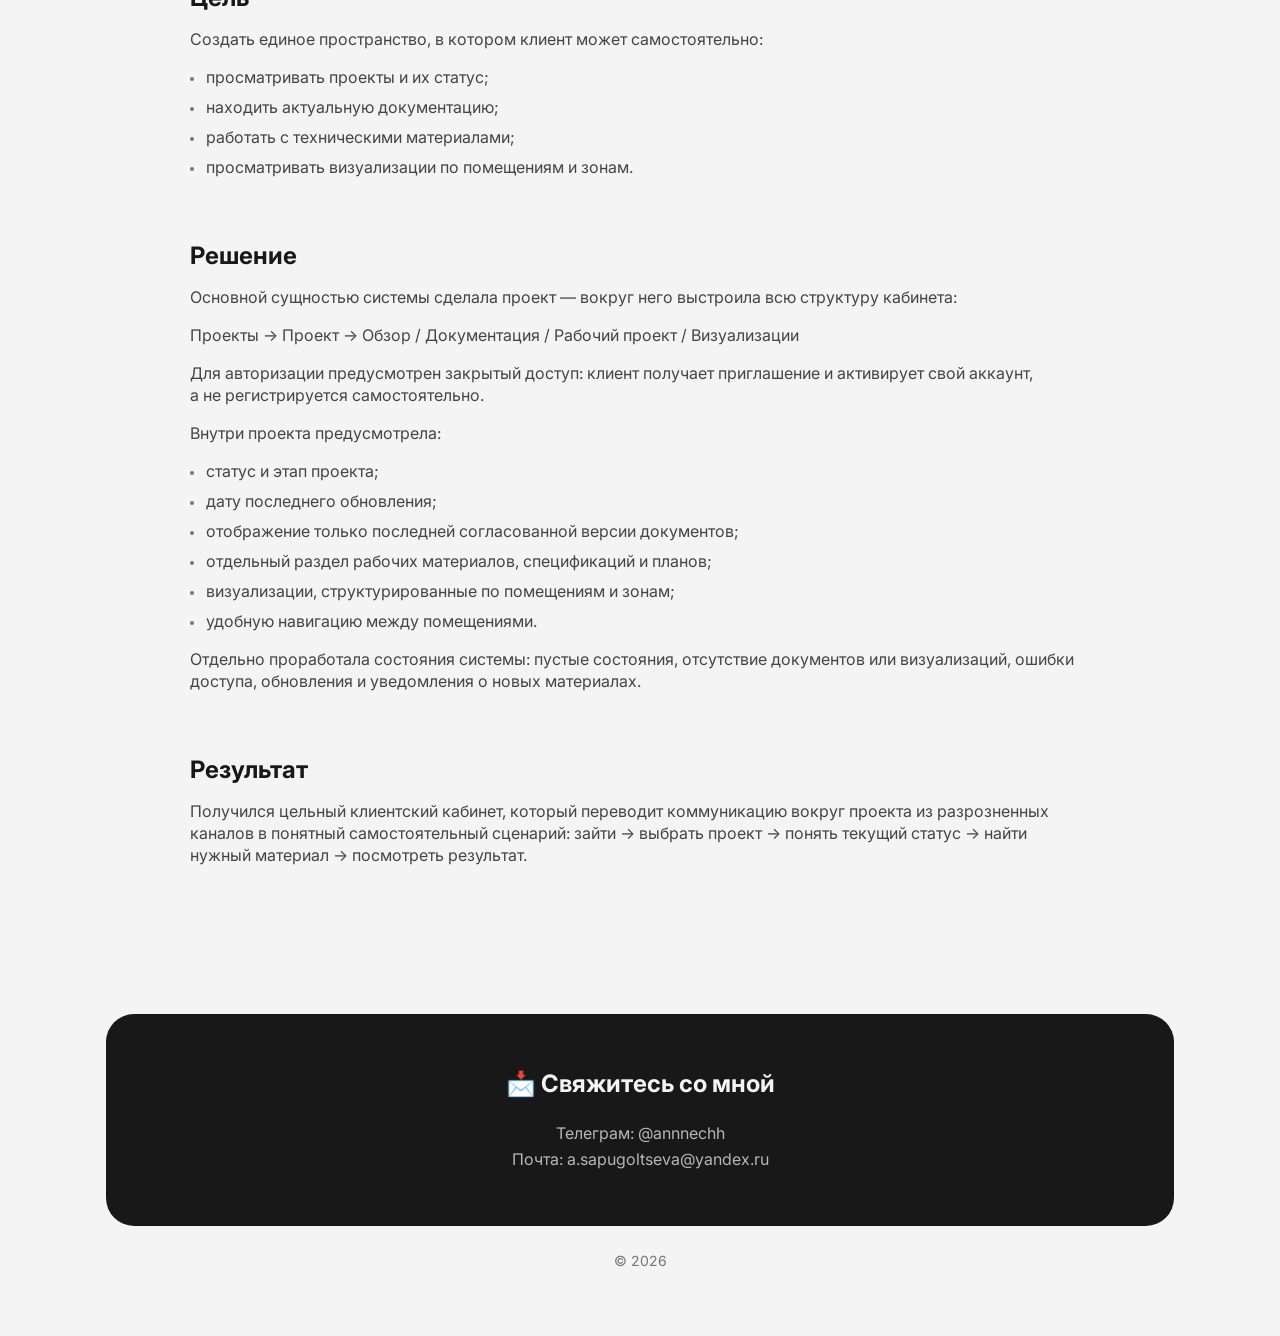
==== commit 602505fe: "Reorder project link with emoji to the front" ====
--- a/projects/cabinet.html
+++ b/projects/cabinet.html
@@ -30,7 +30,7 @@
 
     <div class="header__actions">
       <a href="../assets/files/Sapugoltseva-CV.pdf" target="_blank" rel="noopener" class="btn btn--outline">CV</a>
-      <a href="https://t.me/annnechh" class="btn btn--primary">Написать в tg</a>
+      <a href="https://t.me/annnechh" class="btn btn--primary" target="_blank">Написать в tg</a>
     </div>
 
     <button class="header__burger" data-burger-open aria-label="Открыть меню">
@@ -52,7 +52,7 @@
     <a href="../index.html#about" class="nav-link">Обо мне</a>
   </nav>
   <div class="mobile-menu__actions">
-    <a href="https://t.me/annnechh" class="btn btn--primary">Написать в tg</a>
+    <a href="https://t.me/annnechh" class="btn btn--primary" target="_blank">Написать в tg</a>
     <a href="../assets/files/Sapugoltseva-CV.pdf" target="_blank" rel="noopener" class="btn btn--outline">CV</a>
   </div>
 </div>
@@ -77,7 +77,7 @@
       <div class="project-block">
         <h2 class="project-block__title">Ссылки</h2>
         <div class="project-links">
-          🖥️ <a href="https://www.figma.com/design/nWoVKx4mz9l7ccIenGUACo/%D0%9B%D0%B8%D1%87%D0%BD%D1%8B%D0%B9-%D0%BA%D0%B0%D0%B1%D0%B8%D0%BD%D0%B5%D1%82-%D0%BA%D0%BB%D0%B8%D0%B5%D0%BD%D1%82%D0%B0?node-id=13-3912&t=YD3MtF8w8SvqkOoT-1">Демоверсия проекта</a>
+          <a href="https://www.figma.com/design/nWoVKx4mz9l7ccIenGUACo/%D0%9B%D0%B8%D1%87%D0%BD%D1%8B%D0%B9-%D0%BA%D0%B0%D0%B1%D0%B8%D0%BD%D0%B5%D1%82-%D0%BA%D0%BB%D0%B8%D0%B5%D0%BD%D1%82%D0%B0?node-id=13-3912&t=YD3MtF8w8SvqkOoT-1" target="_blank">🖥️ Демоверсия проекта</a>
         </div>
       </div>
       <div class="project-block">
@@ -137,7 +137,7 @@
 <footer class="site-footer container">
   <div class="footer-card">
     <h2 class="footer-card__title">📩 Свяжитесь со мной</h2>
-    <p class="footer-card__row">Телеграм: <a href="https://t.me/annnechh">@annnechh</a></p>
+    <p class="footer-card__row">Телеграм: <a href="https://t.me/annnechh" target="_blank">@annnechh</a></p>
     <p class="footer-card__row">Почта: <a href="mailto:a.sapugoltseva@yandex.ru">a.sapugoltseva@yandex.ru</a></p>
   </div>
   <p class="site-footer__copy">© 2026</p>
